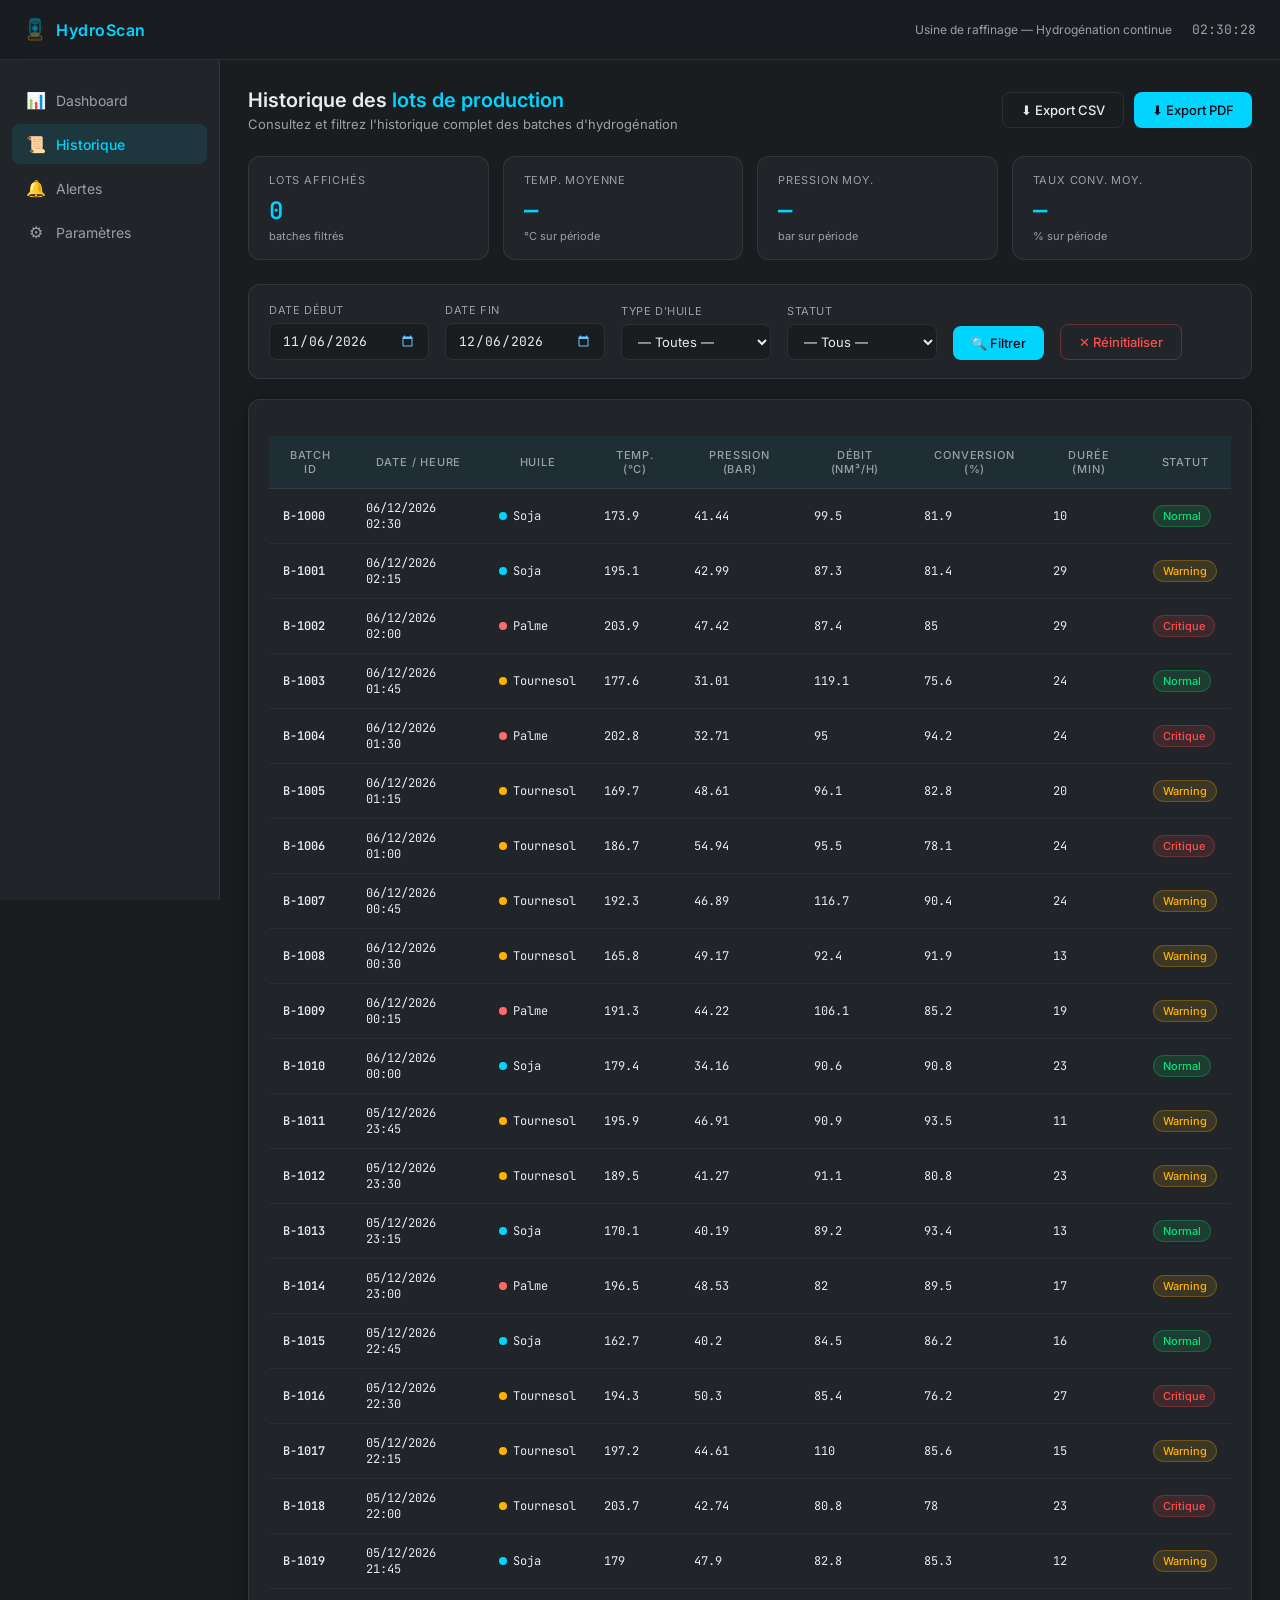
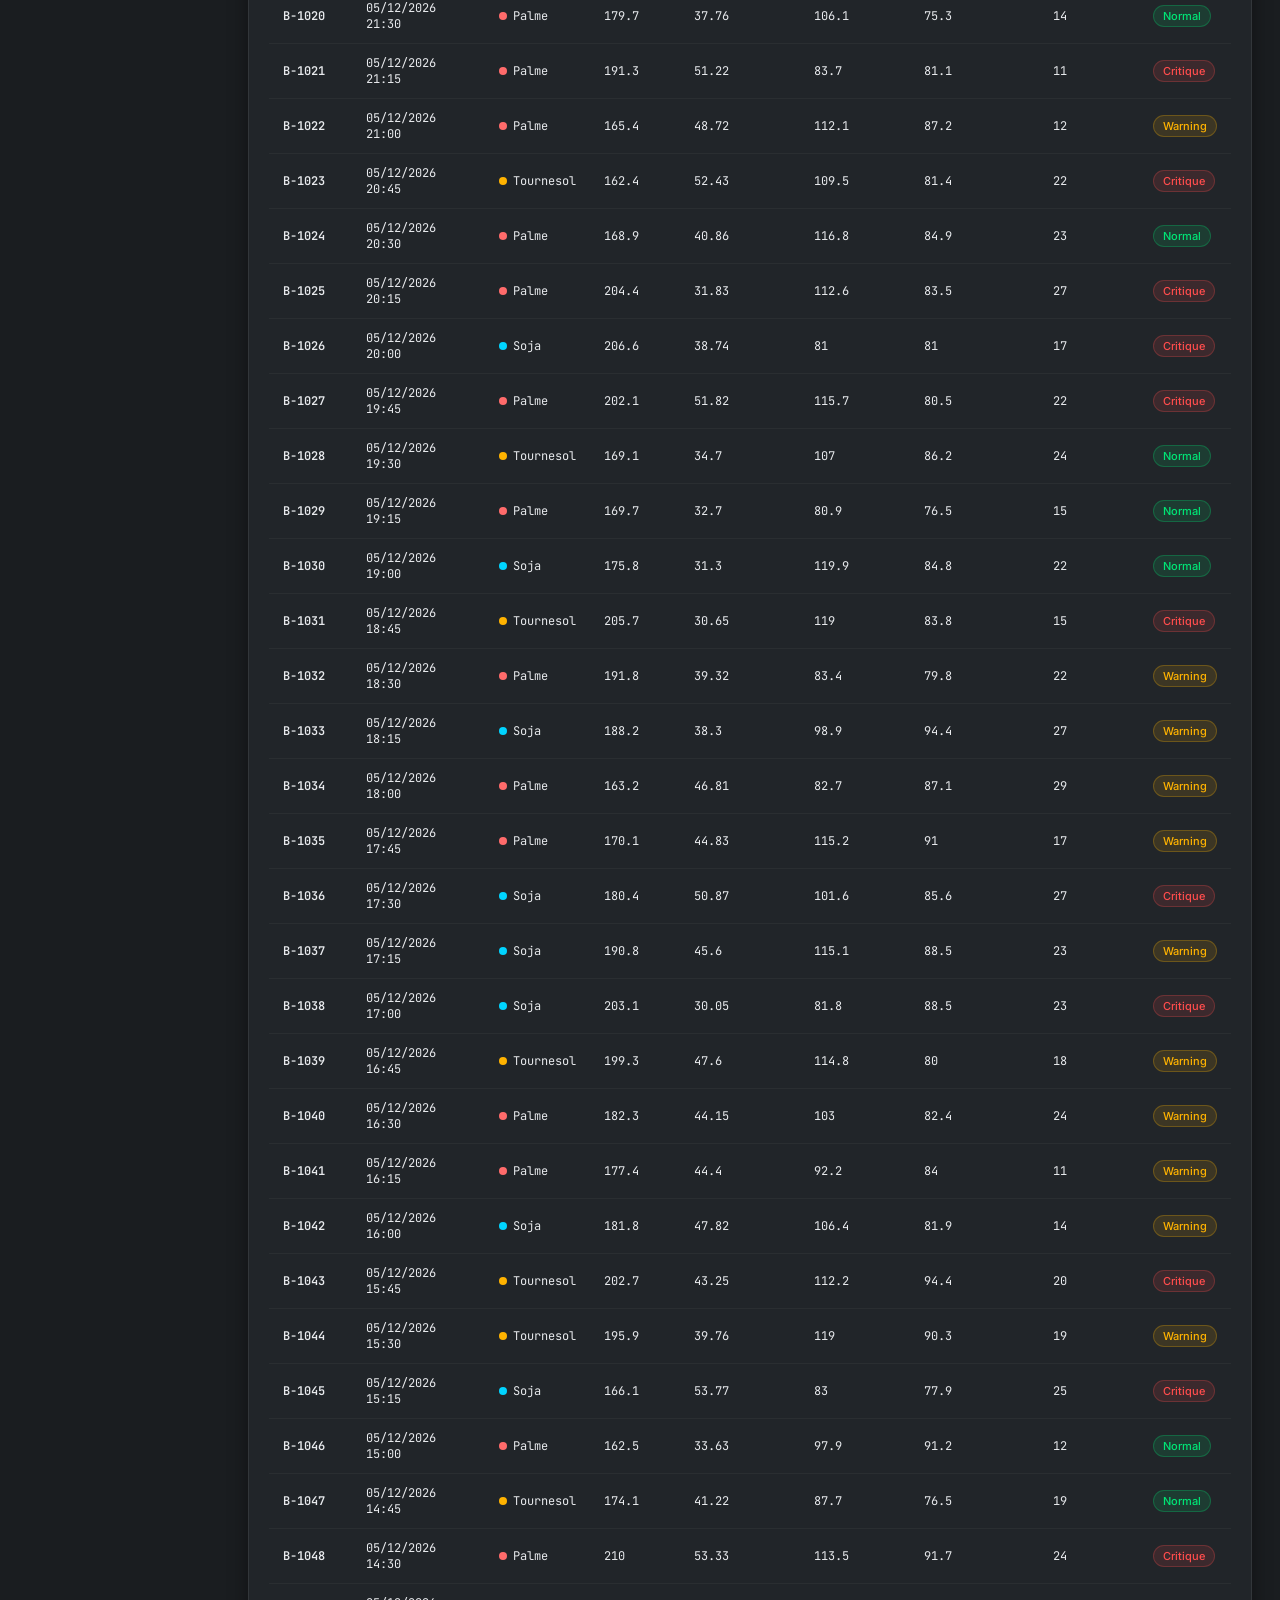
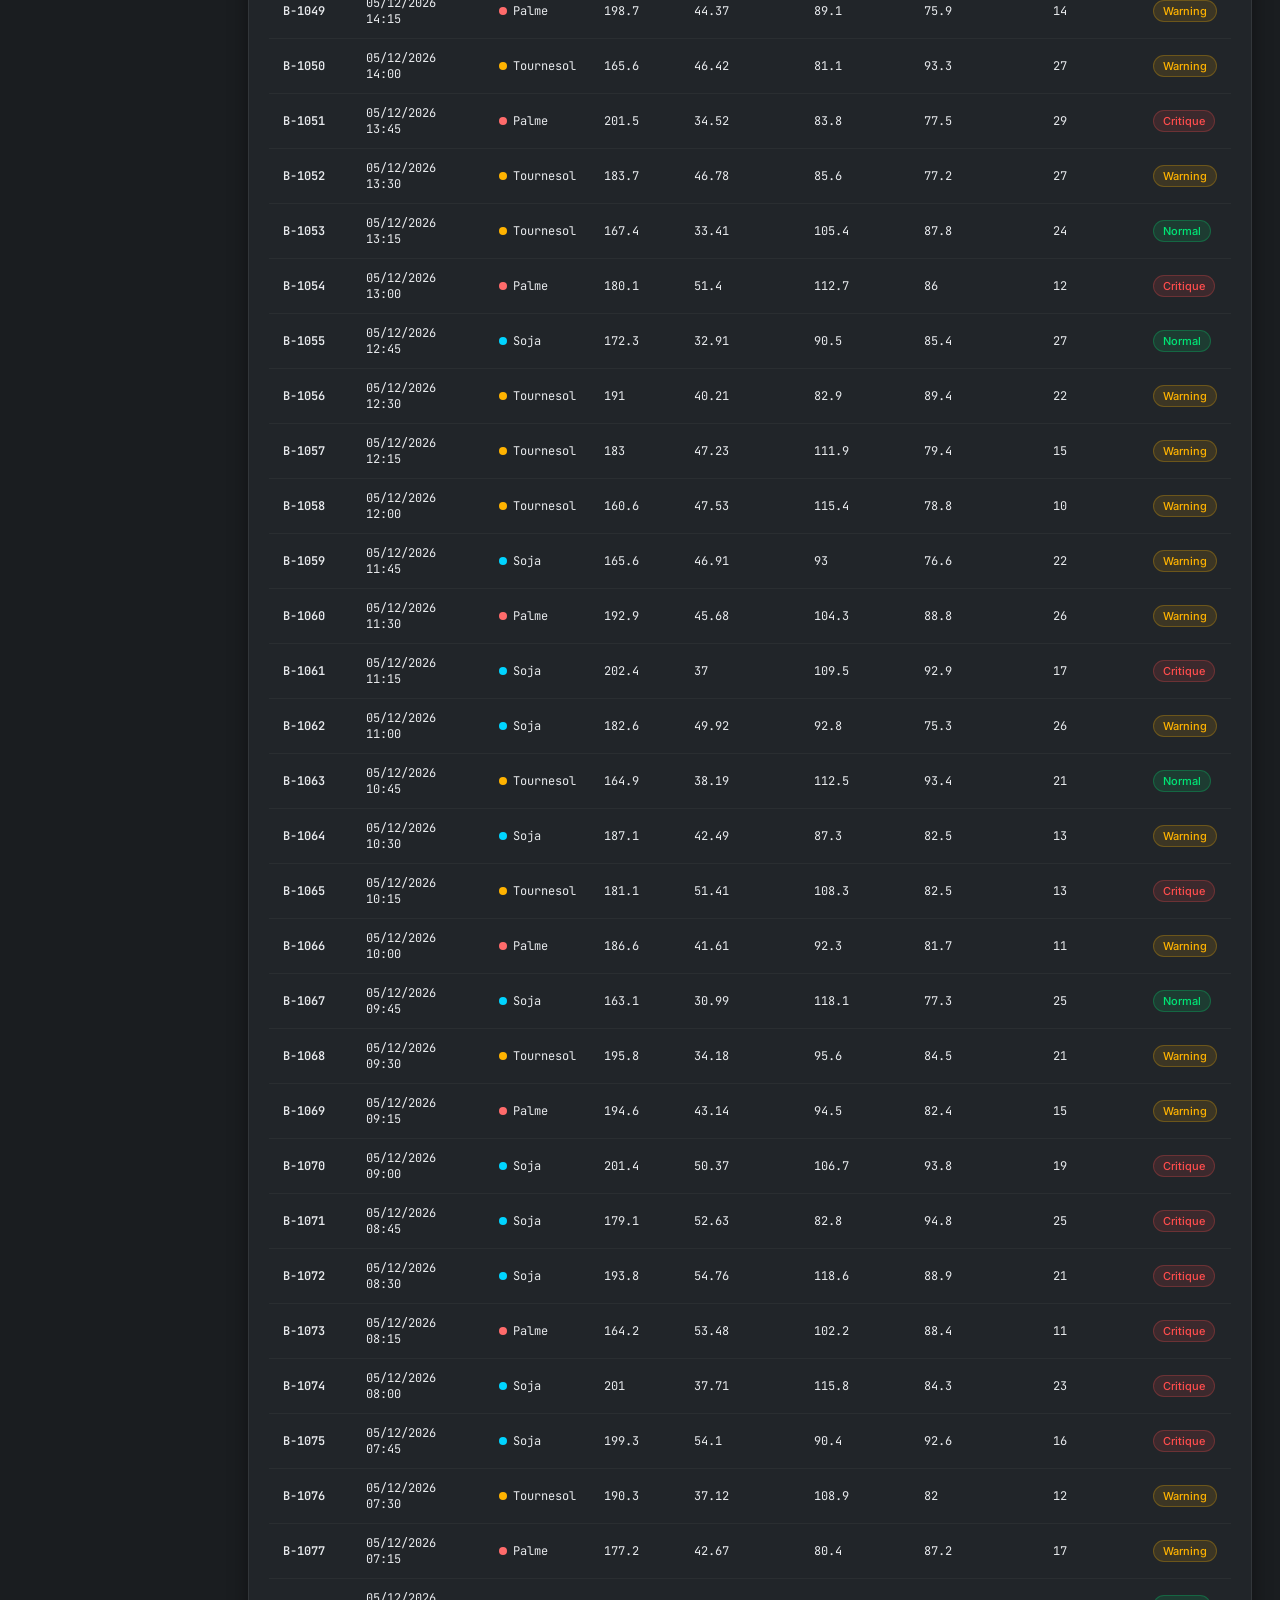
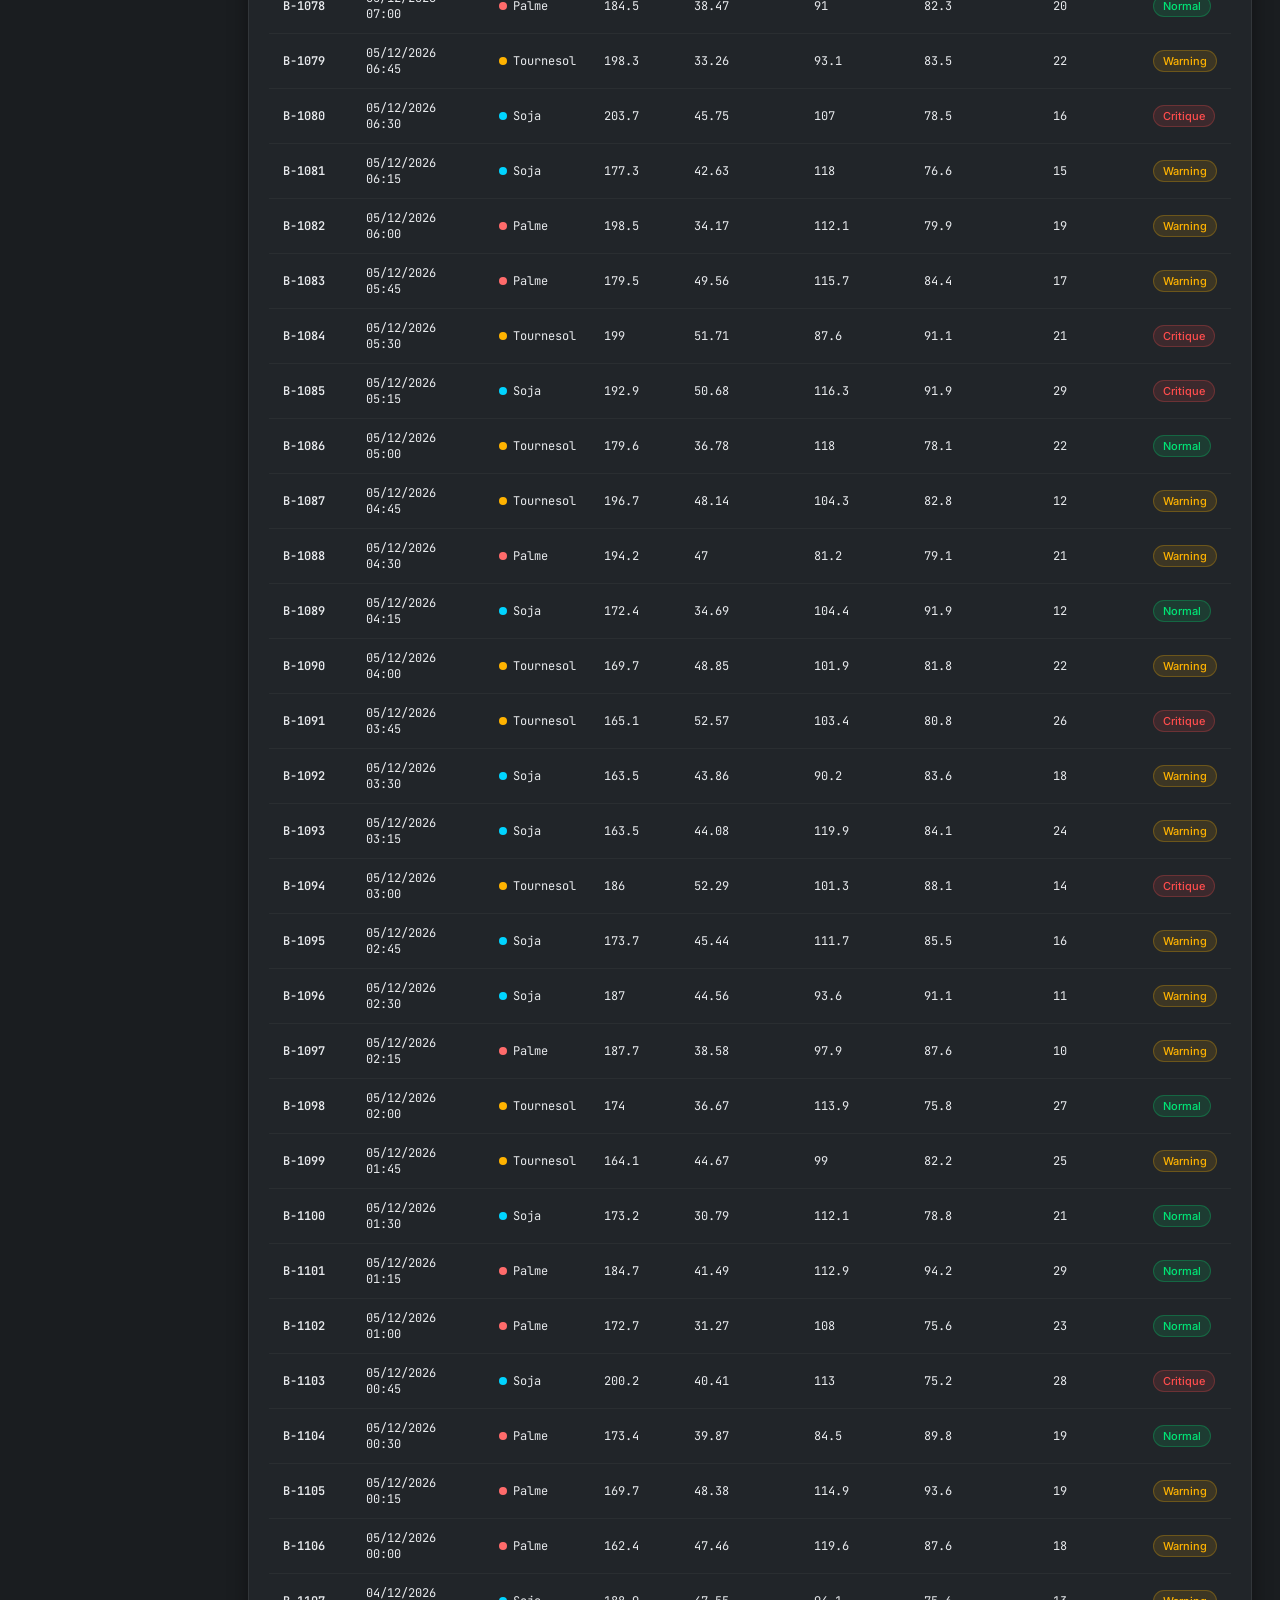
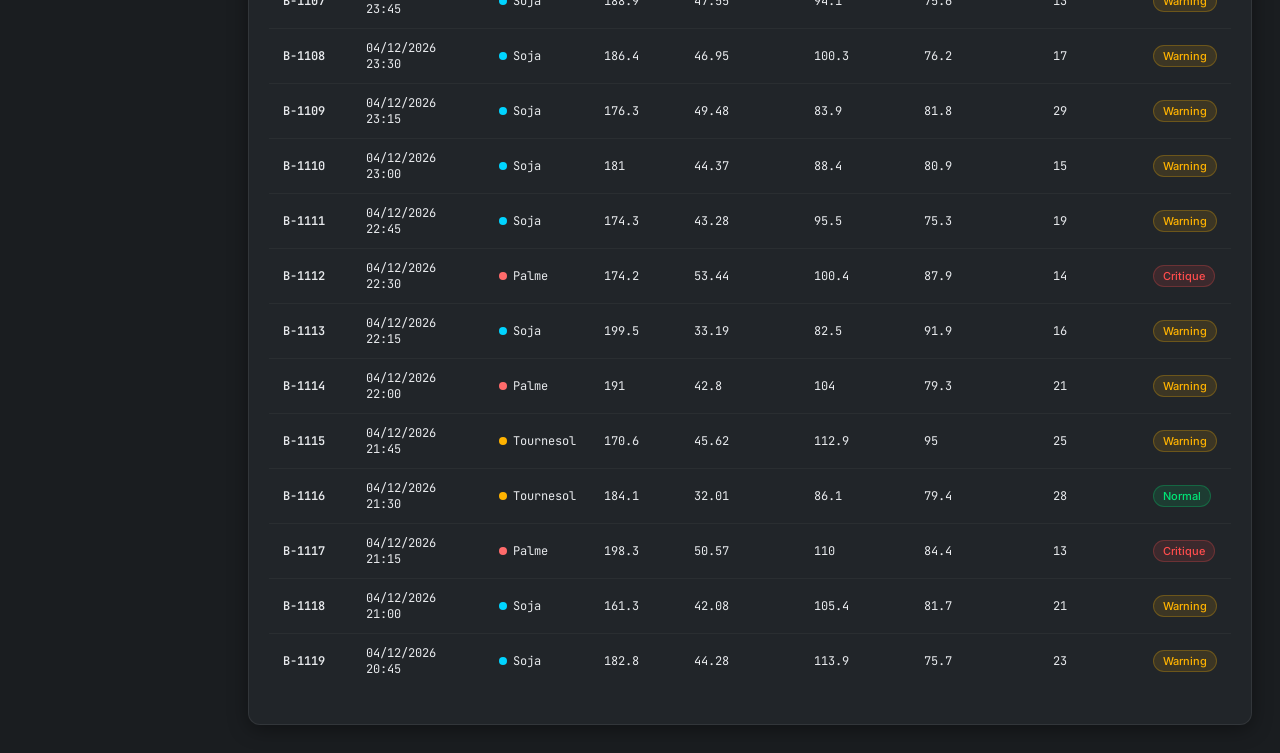
==== templates/historique.html @ 51a7b149 "Ajout de toutes les interfaces frontend : login, historique, alertes et settings" ====
<!DOCTYPE html>
<html lang="fr">
<head>
  <meta charset="UTF-8">
  <meta name="viewport" content="width=device-width, initial-scale=1.0">
  <title>Historique — HydroScan</title>

  <!-- Google Fonts -->
  <link rel="preconnect" href="https://fonts.googleapis.com">
  <link href="https://fonts.googleapis.com/css2?family=Inter:wght@400;500;600&family=JetBrains+Mono:wght@400;600&display=swap" rel="stylesheet">

  <!-- DataTables CSS -->
  <link rel="stylesheet" href="https://cdn.datatables.net/1.13.6/css/jquery.dataTables.min.css">

  <style>
    /* ─── Variables globales (même que style.css) ─── */
    :root {
      --bg-primary:    #1a1d20;
      --bg-card:       #212529;
      --accent-cyan:   #00d4ff;
      --accent-amber:  #ffb300;
      --accent-danger: #ff4d4d;
      --accent-green:  #00e676;
      --text-primary:  #e8eaed;
      --text-muted:    #9aa0a6;
      --border:        rgba(255,255,255,0.08);
      --shadow:        0 4px 20px rgba(0,0,0,0.4);
      --radius:        12px;
      --transition:    0.3s ease;
    }

    *, *::before, *::after { box-sizing: border-box; margin: 0; padding: 0; }

    body {
      font-family: 'Inter', sans-serif;
      background: var(--bg-primary);
      color: var(--text-primary);
      font-size: 14px;
    }

    /* ─── Navbar ─── */
    .navbar {
      position: fixed; top: 0; left: 0; right: 0; z-index: 1000;
      background: rgba(26,29,32,0.94);
      backdrop-filter: blur(12px);
      border-bottom: 1px solid var(--border);
      display: flex; align-items: center;
      padding: 0 24px; height: 60px;
      justify-content: space-between;
    }
    .nav-brand { font-size: 16px; font-weight: 600; color: var(--accent-cyan); letter-spacing: 0.5px; }
    .nav-clock { font-family: 'JetBrains Mono', monospace; font-size: 13px; color: var(--text-muted); }

    /* ─── Sidebar ─── */
    .sidebar {
      position: fixed; left: 0; top: 60px; bottom: 0;
      width: 220px;
      background: var(--bg-card);
      border-right: 1px solid var(--border);
      padding: 20px 12px;
      display: flex; flex-direction: column; gap: 4px;
    }
    .nav-item {
      display: flex; align-items: center; gap: 10px;
      padding: 10px 14px; border-radius: 8px;
      color: var(--text-muted); text-decoration: none;
      transition: all var(--transition); font-size: 14px;
    }
    .nav-item:hover { background: rgba(0,212,255,0.08); color: var(--accent-cyan); }
    .nav-item.active { background: rgba(0,212,255,0.10); color: var(--accent-cyan); font-weight: 500; }
    .nav-item .icon { font-size: 16px; width: 20px; text-align: center; }

    /* ─── Main ─── */
    .main-content {
      margin-left: 220px;
      margin-top: 60px;
      padding: 28px;
      min-height: calc(100vh - 60px);
    }

    /* ─── Page header ─── */
    .page-header {
      display: flex; align-items: center; justify-content: space-between;
      margin-bottom: 24px;
    }
    .page-title { font-size: 20px; font-weight: 600; }
    .page-title span { color: var(--accent-cyan); }

    /* ─── Stats rapides ─── */
    .stats-row {
      display: grid; grid-template-columns: repeat(4, 1fr);
      gap: 14px; margin-bottom: 24px;
    }
    .stat-card {
      background: var(--bg-card);
      border: 1px solid var(--border);
      border-radius: var(--radius);
      padding: 16px 20px;
    }
    .stat-label { font-size: 11px; text-transform: uppercase; letter-spacing: 0.8px; color: var(--text-muted); margin-bottom: 8px; }
    .stat-value { font-family: 'JetBrains Mono', monospace; font-size: 1.5rem; font-weight: 600; color: var(--accent-cyan); }
    .stat-sub   { font-size: 11px; color: var(--text-muted); margin-top: 3px; }

    /* ─── Filtres ─── */
    .filter-bar {
      background: var(--bg-card);
      border: 1px solid var(--border);
      border-radius: var(--radius);
      padding: 18px 20px;
      margin-bottom: 20px;
      display: flex; align-items: flex-end; gap: 16px; flex-wrap: wrap;
    }
    .filter-group { display: flex; flex-direction: column; gap: 6px; }
    .filter-label { font-size: 11px; text-transform: uppercase; letter-spacing: 0.6px; color: var(--text-muted); }
    .filter-input {
      background: var(--bg-primary);
      border: 1px solid var(--border);
      color: var(--text-primary);
      border-radius: 8px;
      padding: 8px 12px;
      font-family: 'JetBrains Mono', monospace;
      font-size: 13px;
      outline: none;
      transition: border-color var(--transition);
      min-width: 160px;
    }
    .filter-input:focus { border-color: var(--accent-cyan); }

    /* Colorize date inputs (webkit) */
    input[type="date"]::-webkit-calendar-picker-indicator {
      filter: invert(0.6) sepia(1) saturate(3) hue-rotate(170deg);
      cursor: pointer;
    }

    .select-input {
      background: var(--bg-primary);
      border: 1px solid var(--border);
      color: var(--text-primary);
      border-radius: 8px;
      padding: 8px 12px;
      font-family: 'Inter', sans-serif;
      font-size: 13px;
      outline: none;
      cursor: pointer;
      min-width: 150px;
      transition: border-color var(--transition);
    }
    .select-input:focus { border-color: var(--accent-cyan); }

    .btn {
      display: inline-flex; align-items: center; gap: 8px;
      padding: 9px 18px; border-radius: 8px; border: none;
      font-family: 'Inter', sans-serif; font-size: 13px; font-weight: 500;
      cursor: pointer; transition: all var(--transition); white-space: nowrap;
    }
    .btn-primary { background: var(--accent-cyan); color: #0a0c0f; }
    .btn-primary:hover { background: #33ddff; box-shadow: 0 0 16px rgba(0,212,255,0.25); }
    .btn-outline { background: transparent; color: var(--text-primary); border: 1px solid var(--border); }
    .btn-outline:hover { border-color: var(--accent-cyan); color: var(--accent-cyan); }
    .btn-danger-outline { background: transparent; color: var(--accent-danger); border: 1px solid rgba(255,77,77,0.3); }
    .btn-danger-outline:hover { background: rgba(255,77,77,0.08); }

    /* ─── Table wrapper ─── */
    .table-card {
      background: var(--bg-card);
      border: 1px solid var(--border);
      border-radius: var(--radius);
      padding: 20px;
      box-shadow: var(--shadow);
    }

    /* ─── DataTables override ─── */
    .dataTables_wrapper {
      color: var(--text-primary);
      font-family: 'Inter', sans-serif;
    }

    /* Search & Length */
    .dataTables_filter input,
    .dataTables_length select {
      background: var(--bg-primary) !important;
      border: 1px solid var(--border) !important;
      color: var(--text-primary) !important;
      border-radius: 8px !important;
      padding: 6px 10px !important;
      font-family: 'JetBrains Mono', monospace !important;
      font-size: 12px !important;
      outline: none !important;
    }
    .dataTables_filter input:focus,
    .dataTables_length select:focus { border-color: var(--accent-cyan) !important; }
    .dataTables_filter label,
    .dataTables_length label { color: var(--text-muted); font-size: 12px; }

    /* Table itself */
    table.dataTable {
      border-collapse: collapse !important;
      width: 100% !important;
      margin: 16px 0 !important;
    }
    table.dataTable thead th {
      background: rgba(0,212,255,0.05) !important;
      color: var(--text-muted) !important;
      font-size: 11px !important;
      text-transform: uppercase !important;
      letter-spacing: 0.8px !important;
      padding: 12px 14px !important;
      border-bottom: 1px solid var(--border) !important;
      border-top: none !important;
      font-weight: 500 !important;
    }
    table.dataTable thead th.sorting::after,
    table.dataTable thead th.sorting_asc::after,
    table.dataTable thead th.sorting_desc::after {
      color: var(--accent-cyan) !important;
    }
    table.dataTable tbody td {
      padding: 11px 14px !important;
      border-bottom: 1px solid rgba(255,255,255,0.04) !important;
      font-family: 'JetBrains Mono', monospace !important;
      font-size: 12px !important;
      color: var(--text-primary) !important;
      vertical-align: middle !important;
    }
    table.dataTable tbody tr:hover td {
      background: rgba(0,212,255,0.04) !important;
    }
    table.dataTable tbody tr:last-child td { border-bottom: none !important; }

    /* Pagination */
    .dataTables_paginate .paginate_button {
      background: transparent !important;
      border: 1px solid var(--border) !important;
      color: var(--text-muted) !important;
      border-radius: 6px !important;
      margin: 0 2px !important;
      padding: 5px 10px !important;
      font-size: 12px !important;
      cursor: pointer !important;
      transition: all 0.2s !important;
    }
    .dataTables_paginate .paginate_button:hover {
      background: rgba(0,212,255,0.1) !important;
      border-color: var(--accent-cyan) !important;
      color: var(--accent-cyan) !important;
    }
    .dataTables_paginate .paginate_button.current {
      background: var(--accent-cyan) !important;
      border-color: var(--accent-cyan) !important;
      color: #0a0c0f !important;
      font-weight: 600 !important;
    }
    .dataTables_info { color: var(--text-muted) !important; font-size: 12px !important; }

    /* ─── Badges dans la table ─── */
    .badge {
      display: inline-block;
      padding: 3px 9px; border-radius: 20px;
      font-size: 11px; font-family: 'Inter', sans-serif; font-weight: 500;
    }
    .badge-normal  { background: rgba(0,230,118,0.12); color: var(--accent-green); border: 1px solid rgba(0,230,118,0.25); }
    .badge-warning { background: rgba(255,179,0,0.12); color: var(--accent-amber);  border: 1px solid rgba(255,179,0,0.25); }
    .badge-danger  { background: rgba(255,77,77,0.12);  color: var(--accent-danger); border: 1px solid rgba(255,77,77,0.25); }

    /* ─── Huile dot ─── */
    .oil-dot {
      display: inline-flex; align-items: center; gap: 6px;
    }
    .oil-dot::before {
      content: ''; width: 8px; height: 8px; border-radius: 50%; flex-shrink: 0;
    }
    .oil-soja::before     { background: #00d4ff; }
    .oil-tournesol::before { background: #ffb300; }
    .oil-palme::before    { background: #ff6b6b; }

    /* ─── Barre de chargement ─── */
    #loading-bar {
      display: none;
      height: 2px; background: linear-gradient(90deg, transparent, var(--accent-cyan), transparent);
      border-radius: 2px; margin-bottom: 12px;
      animation: slide 1.2s ease infinite;
    }
    @keyframes slide {
      from { background-position: -200px 0; }
      to   { background-position: 200px 0; }
    }

    /* ─── Export buttons ─── */
    .export-group { display: flex; gap: 10px; margin-left: auto; }

    /* ─── No results ─── */
    .no-data {
      text-align: center; padding: 40px; color: var(--text-muted); font-size: 13px;
    }
    .no-data .icon { font-size: 32px; display: block; margin-bottom: 10px; opacity: 0.4; }

    /* ─── Animations ─── */
    @keyframes fadeIn {
      from { opacity: 0; transform: translateY(8px); }
      to   { opacity: 1; transform: translateY(0); }
    }
    .fade-in { animation: fadeIn 0.4s ease forwards; }

    /* ─── Responsive ─── */
    @media (max-width: 1100px) {
      .stats-row { grid-template-columns: repeat(2, 1fr); }
    }
  </style>
</head>
<body>

  <!-- ═══════════════ NAVBAR ═══════════════ -->
  <nav class="navbar">
    <div class="nav-brand" style="display:flex; align-items:center; gap:10px;">
      <svg width="22" height="25" viewBox="0 0 52 58" fill="none">
        <rect x="14" y="4"  width="24" height="36" rx="5" fill="rgba(0,212,255,0.06)" stroke="#00d4ff" stroke-width="1.3"/>
        <rect x="18" y="7"  width="16" height="7"  rx="2.5" fill="rgba(0,212,255,0.15)" stroke="#00d4ff" stroke-width="0.9"/>
        <line x1="26" y1="14" x2="26" y2="21" stroke="#00d4ff" stroke-width="1.1" opacity=".55"/>
        <circle cx="26" cy="26" r="5.5" fill="rgba(0,212,255,0.18)" stroke="#00d4ff" stroke-width="1.2"/>
        <circle cx="26" cy="26" r="2" fill="#00d4ff"/>
        <line x1="26" y1="31.5" x2="26" y2="37" stroke="#00d4ff" stroke-width="1.1" opacity=".55"/>
        <rect x="18" y="37" width="16" height="7" rx="2.5" fill="rgba(255,179,0,0.14)" stroke="#ffb300" stroke-width="0.9"/>
        <line x1="14" y1="26" x2="6"  y2="26" stroke="#00d4ff" stroke-width="1" stroke-dasharray="2 2" opacity=".5"/>
        <line x1="38" y1="26" x2="46" y2="26" stroke="#00d4ff" stroke-width="1" stroke-dasharray="2 2" opacity=".5"/>
        <rect x="10" y="44" width="32" height="10" rx="3" fill="rgba(255,179,0,0.08)" stroke="#ffb300" stroke-width=".9"/>
      </svg>
      HydroScan
    </div>
    <div style="display:flex; align-items:center; gap:20px;">
      <span style="font-size:12px; color:var(--text-muted);">
        Usine de raffinage — Hydrogénation continue
      </span>
      <span class="nav-clock" id="clock">--:--:--</span>
    </div>
  </nav>

  <!-- ═══════════════ SIDEBAR ═══════════════ -->
  <nav class="sidebar">
    <a href="/dashboard"  class="nav-item"><span class="icon">📊</span> Dashboard</a>
    <a href="/historique" class="nav-item active"><span class="icon">📜</span> Historique</a>
    <a href="/alertes"    class="nav-item"><span class="icon">🔔</span> Alertes</a>
    <a href="/settings"   class="nav-item"><span class="icon">⚙</span> Paramètres</a>
  </nav>

  <!-- ═══════════════ MAIN CONTENT ═══════════════ -->
  <main class="main-content fade-in">

    <!-- En-tête page -->
    <div class="page-header">
      <div>
        <h1 class="page-title">Historique des <span>lots de production</span></h1>
        <p style="color:var(--text-muted); font-size:13px; margin-top:4px;">
          Consultez et filtrez l'historique complet des batches d'hydrogénation
        </p>
      </div>
      <div class="export-group">
        <button class="btn btn-outline" onclick="exportCSV()">⬇ Export CSV</button>
        <button class="btn btn-primary" onclick="exportPDF()">⬇ Export PDF</button>
      </div>
    </div>

    <!-- Stats rapides (recalculées après filtrage) -->
    <div class="stats-row">
      <div class="stat-card">
        <div class="stat-label">Lots affichés</div>
        <div class="stat-value" id="stat-count">0</div>
        <div class="stat-sub">batches filtrés</div>
      </div>
      <div class="stat-card">
        <div class="stat-label">Temp. moyenne</div>
        <div class="stat-value" id="stat-temp">—</div>
        <div class="stat-sub">°C sur période</div>
      </div>
      <div class="stat-card">
        <div class="stat-label">Pression moy.</div>
        <div class="stat-value" id="stat-pression">—</div>
        <div class="stat-sub">bar sur période</div>
      </div>
      <div class="stat-card">
        <div class="stat-label">Taux conv. moy.</div>
        <div class="stat-value" id="stat-conversion">—</div>
        <div class="stat-sub">% sur période</div>
      </div>
    </div>

    <!-- ─── Barre de filtres ─── -->
    <div class="filter-bar">

      <div class="filter-group">
        <span class="filter-label">Date début</span>
        <input type="date" id="filter-date-start" class="filter-input">
      </div>

      <div class="filter-group">
        <span class="filter-label">Date fin</span>
        <input type="date" id="filter-date-end" class="filter-input">
      </div>

      <div class="filter-group">
        <span class="filter-label">Type d'huile</span>
        <select id="filter-huile" class="select-input">
          <option value="">— Toutes —</option>
          <option value="Soja">Soja</option>
          <option value="Tournesol">Tournesol</option>
          <option value="Palme">Palme</option>
        </select>
      </div>

      <div class="filter-group">
        <span class="filter-label">Statut</span>
        <select id="filter-statut" class="select-input">
          <option value="">— Tous —</option>
          <option value="Normal">Normal</option>
          <option value="Warning">Warning</option>
          <option value="Critique">Critique</option>
        </select>
      </div>

      <button class="btn btn-primary" onclick="applyFilters()">🔍 Filtrer</button>
      <button class="btn btn-danger-outline" onclick="resetFilters()">✕ Réinitialiser</button>
    </div>

    <!-- ─── Tableau ─── -->
    <div class="table-card">
      <div id="loading-bar"></div>

      <table id="history-table" class="dataTable" style="width:100%">
        <thead>
          <tr>
            <th>Batch ID</th>
            <th>Date / Heure</th>
            <th>Huile</th>
            <th>Temp. (°C)</th>
            <th>Pression (bar)</th>
            <th>Débit (Nm³/h)</th>
            <th>Conversion (%)</th>
            <th>Durée (min)</th>
            <th>Statut</th>
          </tr>
        </thead>
        <tbody id="table-body">
          <!-- Rempli dynamiquement -->
        </tbody>
      </table>
    </div>

  </main>

  <!-- jQuery + DataTables -->
  <script src="https://code.jquery.com/jquery-3.7.1.min.js"></script>
  <script src="https://cdn.datatables.net/1.13.6/js/jquery.dataTables.min.js"></script>

  <script>
    // ═══════════════════════════════════════════════
    //  DONNÉES SIMULÉES
    //  Remplace cette fonction par un vrai fetch()
    //  quand le backend de Personne 1 est prêt :
    //
    //  async function fetchHistory(params) {
    //    const url = '/api/history?' + new URLSearchParams(params);
    //    const res = await fetch(url);
    //    return res.ok ? res.json() : [];
    //  }
    // ═══════════════════════════════════════════════

    const HUILES = ['Soja', 'Tournesol', 'Palme'];
    const STATUTS = ['Normal', 'Normal', 'Normal', 'Warning', 'Critique'];

    function generateFakeData(n = 120) {
      const data = [];
      const now = new Date();
      for (let i = 0; i < n; i++) {
        const d = new Date(now - i * 15 * 60 * 1000); // un batch toutes les 15 min
        const huile = HUILES[Math.floor(Math.random() * HUILES.length)];
        const temp = +(160 + Math.random() * 50).toFixed(1);
        const pression = +(30 + Math.random() * 25).toFixed(2);
        const debit = +(80 + Math.random() * 40).toFixed(1);
        const conversion = +(75 + Math.random() * 20).toFixed(1);

        // Statut basé sur des règles réelles
        let statut = 'Normal';
        if (temp > 200 || pression > 50) statut = 'Critique';
        else if (temp > 185 || pression > 42) statut = 'Warning';

        data.push({
          batch_id: `B-${String(1000 + i).padStart(4, '0')}`,
          datetime: d.toISOString(),
          huile,
          temperature: temp,
          pression,
          debit,
          conversion,
          duree: Math.floor(10 + Math.random() * 20),
          statut
        });
      }
      return data;
    }

    // ─── État global ───
    let allData = generateFakeData(120);
    let dtInstance = null;

    // ─── Badges ───
    function statutBadge(s) {
      const cls = s === 'Normal' ? 'badge-normal' : s === 'Warning' ? 'badge-warning' : 'badge-danger';
      return `<span class="badge ${cls}">${s}</span>`;
    }
    function huileDot(h) {
      const cls = h === 'Soja' ? 'oil-soja' : h === 'Tournesol' ? 'oil-tournesol' : 'oil-palme';
      return `<span class="oil-dot ${cls}">${h}</span>`;
    }
    function formatDate(iso) {
      const d = new Date(iso);
      return d.toLocaleDateString('fr-FR') + ' ' + d.toLocaleTimeString('fr-FR', { hour: '2-digit', minute: '2-digit' });
    }

    // ─── Mettre à jour les stats en haut ───
    function updateStats(rows) {
      if (!rows.length) {
        document.getElementById('stat-count').textContent = '0';
        document.getElementById('stat-temp').textContent = '—';
        document.getElementById('stat-pression').textContent = '—';
        document.getElementById('stat-conversion').textContent = '—';
        return;
      }
      const avg = key => (rows.reduce((s, r) => s + r[key], 0) / rows.length).toFixed(1);
      document.getElementById('stat-count').textContent = rows.length;
      document.getElementById('stat-temp').textContent = avg('temperature');
      document.getElementById('stat-pression').textContent = avg('pression');
      document.getElementById('stat-conversion').textContent = avg('conversion');
    }

    // ─── Remplir le tableau ───
    function renderTable(rows) {
      const tbody = document.getElementById('table-body');
      tbody.innerHTML = '';

      if (!rows.length) {
        tbody.innerHTML = `<tr><td colspan="9"><div class="no-data"><span class="icon">📭</span>Aucun lot trouvé pour ces critères.</div></td></tr>`;
        return;
      }

      rows.forEach(r => {
        const tr = document.createElement('tr');
        tr.innerHTML = `
          <td style="color:var(--accent-cyan); font-weight:600;">${r.batch_id}</td>
          <td style="color:var(--text-muted);">${formatDate(r.datetime)}</td>
          <td>${huileDot(r.huile)}</td>
          <td>${r.temperature}</td>
          <td>${r.pression}</td>
          <td>${r.debit}</td>
          <td>${r.conversion}</td>
          <td>${r.duree}</td>
          <td>${statutBadge(r.statut)}</td>
        `;
        tbody.appendChild(tr);
      });
    }

    // ─── Initialiser DataTables ───
    function initDT() {
      if (dtInstance) { dtInstance.destroy(); }
      dtInstance = $('#history-table').DataTable({
        pageLength: 20,
        lengthMenu: [10, 20, 50, 100],
        order: [[1, 'desc']],
        language: {
          search:          'Recherche rapide :',
          lengthMenu:      'Afficher _MENU_ lignes',
          info:            'Lignes _START_ à _END_ sur _TOTAL_',
          infoEmpty:       'Aucune donnée',
          infoFiltered:    '(filtrée sur _MAX_ total)',
          paginate: {
            first:    '«',
            last:     '»',
            next:     '›',
            previous: '‹'
          },
          emptyTable:  'Aucun enregistrement',
          zeroRecords: 'Aucun résultat'
        },
        columnDefs: [
          { targets: [3, 4, 5, 6, 7], className: 'dt-right' }
        ]
      });
    }

    // ─── Filtrage par date + huile + statut ───
    function applyFilters() {
      const bar = document.getElementById('loading-bar');
      bar.style.display = 'block';

      setTimeout(() => {
        const dateStart  = document.getElementById('filter-date-start').value;
        const dateEnd    = document.getElementById('filter-date-end').value;
        const huile      = document.getElementById('filter-huile').value;
        const statut     = document.getElementById('filter-statut').value;

        let filtered = allData.filter(r => {
          const rDate = r.datetime.slice(0, 10);
          if (dateStart && rDate < dateStart) return false;
          if (dateEnd   && rDate > dateEnd)   return false;
          if (huile  && r.huile  !== huile)   return false;
          if (statut && r.statut !== statut)  return false;
          return true;
        });

        renderTable(filtered);
        initDT();
        updateStats(filtered);
        bar.style.display = 'none';
      }, 200); // petit délai pour voir la barre de chargement
    }

    function resetFilters() {
      document.getElementById('filter-date-start').value = '';
      document.getElementById('filter-date-end').value   = '';
      document.getElementById('filter-huile').value      = '';
      document.getElementById('filter-statut').value     = '';
      renderTable(allData);
      initDT();
      updateStats(allData);
    }

    // ─── Export ───
    // Quand le backend est prêt, remplace par :
    // function exportCSV() { window.location.href = '/api/export/csv'; }
    // function exportPDF() { window.location.href = '/api/export/pdf'; }
    function exportCSV() {
      const visible = dtInstance
        ? allData.slice(0, dtInstance.page.len())
        : allData;
      const headers = ['Batch ID','Date','Huile','Temp','Pression','Debit','Conversion','Duree','Statut'];
      const rows = allData.map(r =>
        [r.batch_id, formatDate(r.datetime), r.huile, r.temperature, r.pression, r.debit, r.conversion, r.duree, r.statut].join(',')
      );
      const blob = new Blob([[headers.join(','), ...rows].join('\n')], { type: 'text/csv' });
      const a = document.createElement('a'); a.href = URL.createObjectURL(blob);
      a.download = 'historique_hydroscan.csv'; a.click();
    }
    function exportPDF() {
      // Appel vers le backend de Personne 1
      window.location.href = '/api/export/pdf';
    }

    // ─── Horloge ───
    setInterval(() => {
      document.getElementById('clock').textContent =
        new Date().toLocaleTimeString('fr-FR');
    }, 1000);

    // ─── Init au chargement ───
    window.addEventListener('DOMContentLoaded', () => {
      // Dates par défaut : 30 derniers jours
      const today = new Date().toISOString().slice(0, 10);
      const monthAgo = new Date(Date.now() - 30 * 864e5).toISOString().slice(0, 10);
      document.getElementById('filter-date-start').value = monthAgo;
      document.getElementById('filter-date-end').value   = today;

      renderTable(allData);
      initDT();
      updateStats(allData);
    });
  </script>
</body>
</html>
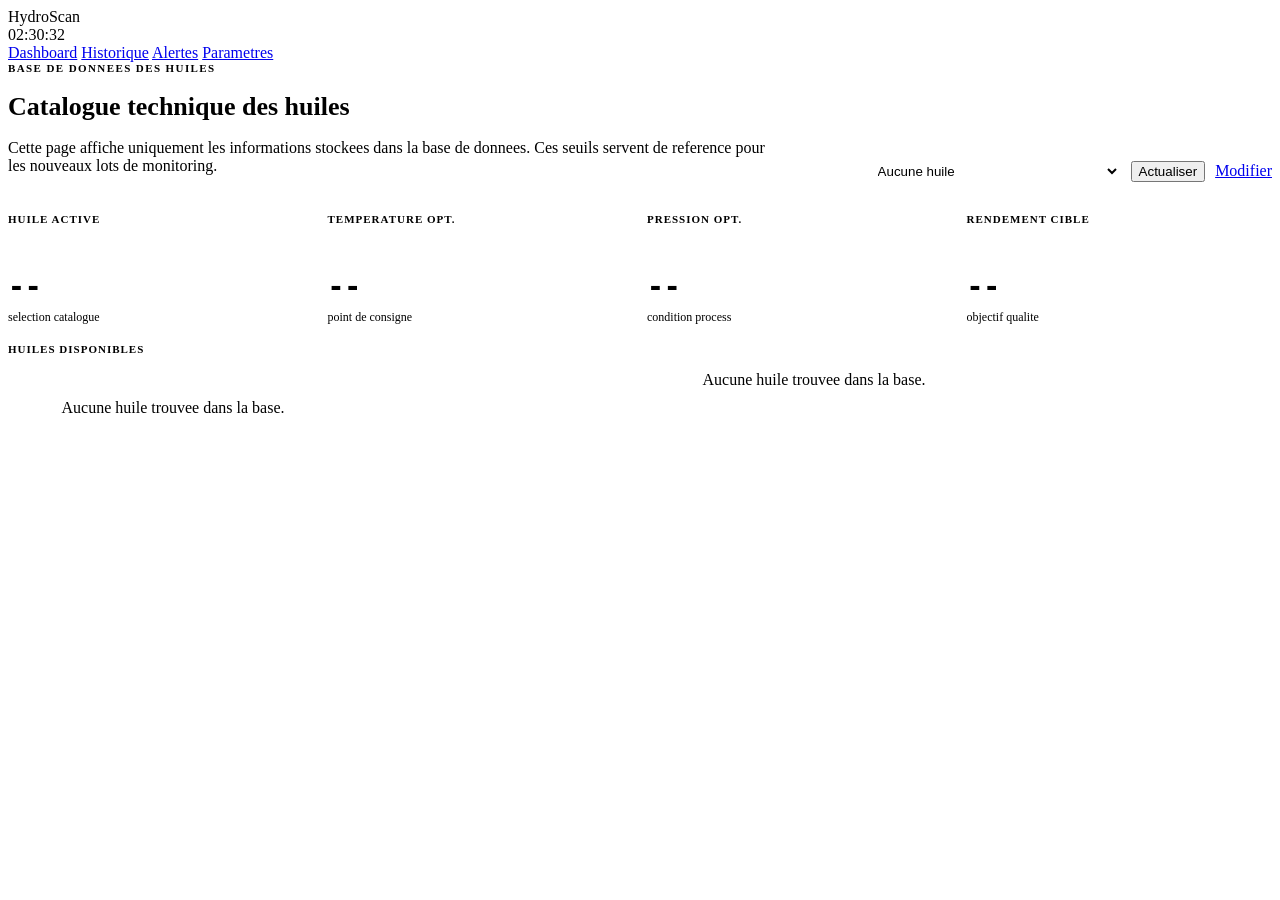
==== commit 041cd68a: "th url" ====
--- a/templates/historique.html
+++ b/templates/historique.html
@@ -3,665 +3,559 @@
 <head>
   <meta charset="UTF-8">
   <meta name="viewport" content="width=device-width, initial-scale=1.0">
-  <title>Historique — HydroScan</title>
-
-  <!-- Google Fonts -->
-  <link rel="preconnect" href="https://fonts.googleapis.com">
-  <link href="https://fonts.googleapis.com/css2?family=Inter:wght@400;500;600&family=JetBrains+Mono:wght@400;600&display=swap" rel="stylesheet">
-
-  <!-- DataTables CSS -->
-  <link rel="stylesheet" href="https://cdn.datatables.net/1.13.6/css/jquery.dataTables.min.css">
-
+  <title>Catalogue des huiles - HydroScan</title>
+  <link rel="stylesheet" href="{{ url_for('static', filename='css/style.css') }}">
   <style>
-    /* ─── Variables globales (même que style.css) ─── */
-    :root {
-      --bg-primary:    #1a1d20;
-      --bg-card:       #212529;
-      --accent-cyan:   #00d4ff;
-      --accent-amber:  #ffb300;
-      --accent-danger: #ff4d4d;
-      --accent-green:  #00e676;
-      --text-primary:  #e8eaed;
-      --text-muted:    #9aa0a6;
-      --border:        rgba(255,255,255,0.08);
-      --shadow:        0 4px 20px rgba(0,0,0,0.4);
-      --radius:        12px;
-      --transition:    0.3s ease;
-    }
-
-    *, *::before, *::after { box-sizing: border-box; margin: 0; padding: 0; }
-
-    body {
-      font-family: 'Inter', sans-serif;
-      background: var(--bg-primary);
+    .page-toolbar {
+      display: flex;
+      align-items: flex-end;
+      justify-content: space-between;
+      gap: 18px;
+      margin-bottom: 22px;
+    }
+
+    .eyebrow {
+      color: var(--accent-cyan);
+      font-size: 11px;
+      font-weight: 700;
+      letter-spacing: 1.4px;
+      text-transform: uppercase;
+      margin-bottom: 6px;
+    }
+
+    .page-title {
+      font-size: 26px;
+      line-height: 1.2;
+      margin-bottom: 8px;
+    }
+
+    .page-sub {
+      color: var(--text-muted);
+      max-width: 760px;
+    }
+
+    .toolbar-actions {
+      display: flex;
+      align-items: center;
+      gap: 10px;
+      flex-wrap: wrap;
+      justify-content: flex-end;
+    }
+
+    .oil-select {
+      min-width: 260px;
+      background: var(--bg-card);
+      border: 1px solid rgba(255,255,255,0.12);
+      border-radius: 8px;
       color: var(--text-primary);
-      font-size: 14px;
-    }
-
-    /* ─── Navbar ─── */
-    .navbar {
-      position: fixed; top: 0; left: 0; right: 0; z-index: 1000;
-      background: rgba(26,29,32,0.94);
-      backdrop-filter: blur(12px);
-      border-bottom: 1px solid var(--border);
-      display: flex; align-items: center;
-      padding: 0 24px; height: 60px;
+      padding: 10px 12px;
+      outline: none;
+    }
+
+    .summary-grid {
+      display: grid;
+      grid-template-columns: repeat(4, minmax(0, 1fr));
+      gap: 14px;
+      margin-bottom: 18px;
+    }
+
+    .summary-card {
+      min-height: 112px;
+      display: flex;
+      flex-direction: column;
       justify-content: space-between;
     }
-    .nav-brand { font-size: 16px; font-weight: 600; color: var(--accent-cyan); letter-spacing: 0.5px; }
-    .nav-clock { font-family: 'JetBrains Mono', monospace; font-size: 13px; color: var(--text-muted); }
-
-    /* ─── Sidebar ─── */
-    .sidebar {
-      position: fixed; left: 0; top: 60px; bottom: 0;
-      width: 220px;
-      background: var(--bg-card);
-      border-right: 1px solid var(--border);
-      padding: 20px 12px;
-      display: flex; flex-direction: column; gap: 4px;
-    }
-    .nav-item {
-      display: flex; align-items: center; gap: 10px;
-      padding: 10px 14px; border-radius: 8px;
-      color: var(--text-muted); text-decoration: none;
-      transition: all var(--transition); font-size: 14px;
-    }
-    .nav-item:hover { background: rgba(0,212,255,0.08); color: var(--accent-cyan); }
-    .nav-item.active { background: rgba(0,212,255,0.10); color: var(--accent-cyan); font-weight: 500; }
-    .nav-item .icon { font-size: 16px; width: 20px; text-align: center; }
-
-    /* ─── Main ─── */
-    .main-content {
-      margin-left: 220px;
-      margin-top: 60px;
-      padding: 28px;
-      min-height: calc(100vh - 60px);
-    }
-
-    /* ─── Page header ─── */
-    .page-header {
-      display: flex; align-items: center; justify-content: space-between;
-      margin-bottom: 24px;
-    }
-    .page-title { font-size: 20px; font-weight: 600; }
-    .page-title span { color: var(--accent-cyan); }
-
-    /* ─── Stats rapides ─── */
-    .stats-row {
-      display: grid; grid-template-columns: repeat(4, 1fr);
-      gap: 14px; margin-bottom: 24px;
-    }
-    .stat-card {
-      background: var(--bg-card);
-      border: 1px solid var(--border);
-      border-radius: var(--radius);
-      padding: 16px 20px;
-    }
-    .stat-label { font-size: 11px; text-transform: uppercase; letter-spacing: 0.8px; color: var(--text-muted); margin-bottom: 8px; }
-    .stat-value { font-family: 'JetBrains Mono', monospace; font-size: 1.5rem; font-weight: 600; color: var(--accent-cyan); }
-    .stat-sub   { font-size: 11px; color: var(--text-muted); margin-top: 3px; }
-
-    /* ─── Filtres ─── */
-    .filter-bar {
-      background: var(--bg-card);
-      border: 1px solid var(--border);
-      border-radius: var(--radius);
-      padding: 18px 20px;
-      margin-bottom: 20px;
-      display: flex; align-items: flex-end; gap: 16px; flex-wrap: wrap;
-    }
-    .filter-group { display: flex; flex-direction: column; gap: 6px; }
-    .filter-label { font-size: 11px; text-transform: uppercase; letter-spacing: 0.6px; color: var(--text-muted); }
-    .filter-input {
-      background: var(--bg-primary);
-      border: 1px solid var(--border);
+
+    .summary-label,
+    .section-label,
+    .metric-label {
+      color: var(--text-muted);
+      font-size: 11px;
+      font-weight: 700;
+      letter-spacing: 1px;
+      text-transform: uppercase;
+    }
+
+    .summary-value {
+      color: var(--accent-cyan);
+      font-family: 'JetBrains Mono', monospace;
+      font-size: 28px;
+      font-weight: 700;
+      line-height: 1.15;
+      margin-top: 10px;
+    }
+
+    .summary-note {
+      color: var(--text-muted);
+      font-size: 12px;
+      margin-top: 6px;
+    }
+
+    .catalog-layout {
+      display: grid;
+      grid-template-columns: 330px minmax(0, 1fr);
+      gap: 18px;
+      align-items: start;
+    }
+
+    .oil-list {
+      display: flex;
+      flex-direction: column;
+      gap: 10px;
+      margin-top: 16px;
+    }
+
+    .oil-item {
+      width: 100%;
+      text-align: left;
+      background: rgba(255,255,255,0.025);
+      border: 1px solid rgba(255,255,255,0.08);
+      border-radius: 8px;
       color: var(--text-primary);
-      border-radius: 8px;
-      padding: 8px 12px;
+      padding: 14px;
+      cursor: pointer;
+      transition: all var(--transition);
+    }
+
+    .oil-item:hover,
+    .oil-item.active {
+      border-color: rgba(0,212,255,0.45);
+      background: rgba(0,212,255,0.08);
+    }
+
+    .oil-item-title {
+      display: flex;
+      align-items: center;
+      justify-content: space-between;
+      gap: 10px;
+      font-weight: 700;
+      margin-bottom: 7px;
+    }
+
+    .oil-item-meta {
+      color: var(--text-muted);
+      display: flex;
+      gap: 12px;
       font-family: 'JetBrains Mono', monospace;
-      font-size: 13px;
-      outline: none;
-      transition: border-color var(--transition);
-      min-width: 160px;
-    }
-    .filter-input:focus { border-color: var(--accent-cyan); }
-
-    /* Colorize date inputs (webkit) */
-    input[type="date"]::-webkit-calendar-picker-indicator {
-      filter: invert(0.6) sepia(1) saturate(3) hue-rotate(170deg);
-      cursor: pointer;
-    }
-
-    .select-input {
-      background: var(--bg-primary);
-      border: 1px solid var(--border);
-      color: var(--text-primary);
-      border-radius: 8px;
-      padding: 8px 12px;
-      font-family: 'Inter', sans-serif;
-      font-size: 13px;
-      outline: none;
-      cursor: pointer;
-      min-width: 150px;
-      transition: border-color var(--transition);
-    }
-    .select-input:focus { border-color: var(--accent-cyan); }
-
-    .btn {
-      display: inline-flex; align-items: center; gap: 8px;
-      padding: 9px 18px; border-radius: 8px; border: none;
-      font-family: 'Inter', sans-serif; font-size: 13px; font-weight: 500;
-      cursor: pointer; transition: all var(--transition); white-space: nowrap;
-    }
-    .btn-primary { background: var(--accent-cyan); color: #0a0c0f; }
-    .btn-primary:hover { background: #33ddff; box-shadow: 0 0 16px rgba(0,212,255,0.25); }
-    .btn-outline { background: transparent; color: var(--text-primary); border: 1px solid var(--border); }
-    .btn-outline:hover { border-color: var(--accent-cyan); color: var(--accent-cyan); }
-    .btn-danger-outline { background: transparent; color: var(--accent-danger); border: 1px solid rgba(255,77,77,0.3); }
-    .btn-danger-outline:hover { background: rgba(255,77,77,0.08); }
-
-    /* ─── Table wrapper ─── */
-    .table-card {
-      background: var(--bg-card);
-      border: 1px solid var(--border);
-      border-radius: var(--radius);
-      padding: 20px;
-      box-shadow: var(--shadow);
-    }
-
-    /* ─── DataTables override ─── */
-    .dataTables_wrapper {
+      font-size: 12px;
+      flex-wrap: wrap;
+    }
+
+    .detail-head {
+      display: flex;
+      justify-content: space-between;
+      align-items: flex-start;
+      gap: 18px;
+      margin-bottom: 18px;
+    }
+
+    .detail-title {
+      font-size: 24px;
+      margin: 6px 0;
+    }
+
+    .detail-description {
+      color: var(--text-muted);
+      line-height: 1.75;
+      max-width: 760px;
+    }
+
+    .status-pill {
+      display: inline-flex;
+      align-items: center;
+      gap: 8px;
+      border: 1px solid rgba(0,230,118,0.28);
+      background: rgba(0,230,118,0.1);
+      color: var(--accent-green);
+      border-radius: 999px;
+      padding: 6px 11px;
+      font-size: 12px;
+      white-space: nowrap;
+    }
+
+    .status-pill::before {
+      content: '';
+      width: 7px;
+      height: 7px;
+      border-radius: 50%;
+      background: var(--accent-green);
+    }
+
+    .detail-grid {
+      display: grid;
+      grid-template-columns: repeat(2, minmax(0, 1fr));
+      gap: 14px;
+      margin-bottom: 18px;
+    }
+
+    .metric-card {
+      padding: 18px;
+    }
+
+    .metric-top {
+      display: flex;
+      align-items: center;
+      justify-content: space-between;
+      gap: 10px;
+      margin-bottom: 14px;
+    }
+
+    .metric-main {
+      color: var(--accent-cyan);
+      font-family: 'JetBrains Mono', monospace;
+      font-size: 24px;
+      font-weight: 700;
+    }
+
+    .range-track {
+      position: relative;
+      height: 10px;
+      border-radius: 999px;
+      background: linear-gradient(90deg, rgba(255,179,0,.35), rgba(0,230,118,.75), rgba(255,77,77,.45));
+      overflow: hidden;
+      margin-bottom: 12px;
+    }
+
+    .range-track::after {
+      content: '';
+      position: absolute;
+      left: 50%;
+      top: -4px;
+      width: 2px;
+      height: 18px;
+      background: #fff;
+      opacity: .65;
+    }
+
+    .range-values {
+      display: grid;
+      grid-template-columns: repeat(3, 1fr);
+      gap: 8px;
+      color: var(--text-muted);
+      font-family: 'JetBrains Mono', monospace;
+      font-size: 12px;
+    }
+
+    .range-values span:nth-child(2) {
+      color: var(--accent-green);
+      text-align: center;
+    }
+
+    .range-values span:nth-child(3) {
+      text-align: right;
+    }
+
+    .threshold-table-wrap {
+      overflow-x: auto;
+      margin-top: 16px;
+    }
+
+    .threshold-table td:first-child {
       color: var(--text-primary);
       font-family: 'Inter', sans-serif;
-    }
-
-    /* Search & Length */
-    .dataTables_filter input,
-    .dataTables_length select {
-      background: var(--bg-primary) !important;
-      border: 1px solid var(--border) !important;
-      color: var(--text-primary) !important;
-      border-radius: 8px !important;
-      padding: 6px 10px !important;
-      font-family: 'JetBrains Mono', monospace !important;
-      font-size: 12px !important;
-      outline: none !important;
-    }
-    .dataTables_filter input:focus,
-    .dataTables_length select:focus { border-color: var(--accent-cyan) !important; }
-    .dataTables_filter label,
-    .dataTables_length label { color: var(--text-muted); font-size: 12px; }
-
-    /* Table itself */
-    table.dataTable {
-      border-collapse: collapse !important;
-      width: 100% !important;
-      margin: 16px 0 !important;
-    }
-    table.dataTable thead th {
-      background: rgba(0,212,255,0.05) !important;
-      color: var(--text-muted) !important;
-      font-size: 11px !important;
-      text-transform: uppercase !important;
-      letter-spacing: 0.8px !important;
-      padding: 12px 14px !important;
-      border-bottom: 1px solid var(--border) !important;
-      border-top: none !important;
-      font-weight: 500 !important;
-    }
-    table.dataTable thead th.sorting::after,
-    table.dataTable thead th.sorting_asc::after,
-    table.dataTable thead th.sorting_desc::after {
-      color: var(--accent-cyan) !important;
-    }
-    table.dataTable tbody td {
-      padding: 11px 14px !important;
-      border-bottom: 1px solid rgba(255,255,255,0.04) !important;
-      font-family: 'JetBrains Mono', monospace !important;
-      font-size: 12px !important;
-      color: var(--text-primary) !important;
-      vertical-align: middle !important;
-    }
-    table.dataTable tbody tr:hover td {
-      background: rgba(0,212,255,0.04) !important;
-    }
-    table.dataTable tbody tr:last-child td { border-bottom: none !important; }
-
-    /* Pagination */
-    .dataTables_paginate .paginate_button {
-      background: transparent !important;
-      border: 1px solid var(--border) !important;
-      color: var(--text-muted) !important;
-      border-radius: 6px !important;
-      margin: 0 2px !important;
-      padding: 5px 10px !important;
-      font-size: 12px !important;
-      cursor: pointer !important;
-      transition: all 0.2s !important;
-    }
-    .dataTables_paginate .paginate_button:hover {
-      background: rgba(0,212,255,0.1) !important;
-      border-color: var(--accent-cyan) !important;
-      color: var(--accent-cyan) !important;
-    }
-    .dataTables_paginate .paginate_button.current {
-      background: var(--accent-cyan) !important;
-      border-color: var(--accent-cyan) !important;
-      color: #0a0c0f !important;
-      font-weight: 600 !important;
-    }
-    .dataTables_info { color: var(--text-muted) !important; font-size: 12px !important; }
-
-    /* ─── Badges dans la table ─── */
-    .badge {
-      display: inline-block;
-      padding: 3px 9px; border-radius: 20px;
-      font-size: 11px; font-family: 'Inter', sans-serif; font-weight: 500;
-    }
-    .badge-normal  { background: rgba(0,230,118,0.12); color: var(--accent-green); border: 1px solid rgba(0,230,118,0.25); }
-    .badge-warning { background: rgba(255,179,0,0.12); color: var(--accent-amber);  border: 1px solid rgba(255,179,0,0.25); }
-    .badge-danger  { background: rgba(255,77,77,0.12);  color: var(--accent-danger); border: 1px solid rgba(255,77,77,0.25); }
-
-    /* ─── Huile dot ─── */
-    .oil-dot {
-      display: inline-flex; align-items: center; gap: 6px;
-    }
-    .oil-dot::before {
-      content: ''; width: 8px; height: 8px; border-radius: 50%; flex-shrink: 0;
-    }
-    .oil-soja::before     { background: #00d4ff; }
-    .oil-tournesol::before { background: #ffb300; }
-    .oil-palme::before    { background: #ff6b6b; }
-
-    /* ─── Barre de chargement ─── */
-    #loading-bar {
-      display: none;
-      height: 2px; background: linear-gradient(90deg, transparent, var(--accent-cyan), transparent);
-      border-radius: 2px; margin-bottom: 12px;
-      animation: slide 1.2s ease infinite;
-    }
-    @keyframes slide {
-      from { background-position: -200px 0; }
-      to   { background-position: 200px 0; }
-    }
-
-    /* ─── Export buttons ─── */
-    .export-group { display: flex; gap: 10px; margin-left: auto; }
-
-    /* ─── No results ─── */
-    .no-data {
-      text-align: center; padding: 40px; color: var(--text-muted); font-size: 13px;
-    }
-    .no-data .icon { font-size: 32px; display: block; margin-bottom: 10px; opacity: 0.4; }
-
-    /* ─── Animations ─── */
-    @keyframes fadeIn {
-      from { opacity: 0; transform: translateY(8px); }
-      to   { opacity: 1; transform: translateY(0); }
-    }
-    .fade-in { animation: fadeIn 0.4s ease forwards; }
-
-    /* ─── Responsive ─── */
+      font-weight: 700;
+    }
+
+    .role-text {
+      color: var(--text-muted);
+      font-family: 'Inter', sans-serif !important;
+      min-width: 220px;
+    }
+
+    .empty-state {
+      color: var(--text-muted);
+      padding: 28px;
+      text-align: center;
+    }
+
     @media (max-width: 1100px) {
-      .stats-row { grid-template-columns: repeat(2, 1fr); }
+      .summary-grid { grid-template-columns: repeat(2, minmax(0, 1fr)); }
+      .catalog-layout { grid-template-columns: 1fr; }
+    }
+
+    @media (max-width: 720px) {
+      .page-toolbar,
+      .detail-head { align-items: stretch; flex-direction: column; }
+      .toolbar-actions { justify-content: stretch; }
+      .oil-select,
+      .toolbar-actions .btn { width: 100%; justify-content: center; }
+      .summary-grid,
+      .detail-grid { grid-template-columns: 1fr; }
+      .main-content { padding: 18px; }
     }
   </style>
 </head>
 <body>
-
-  <!-- ═══════════════ NAVBAR ═══════════════ -->
   <nav class="navbar">
-    <div class="nav-brand" style="display:flex; align-items:center; gap:10px;">
-      <svg width="22" height="25" viewBox="0 0 52 58" fill="none">
-        <rect x="14" y="4"  width="24" height="36" rx="5" fill="rgba(0,212,255,0.06)" stroke="#00d4ff" stroke-width="1.3"/>
-        <rect x="18" y="7"  width="16" height="7"  rx="2.5" fill="rgba(0,212,255,0.15)" stroke="#00d4ff" stroke-width="0.9"/>
-        <line x1="26" y1="14" x2="26" y2="21" stroke="#00d4ff" stroke-width="1.1" opacity=".55"/>
-        <circle cx="26" cy="26" r="5.5" fill="rgba(0,212,255,0.18)" stroke="#00d4ff" stroke-width="1.2"/>
-        <circle cx="26" cy="26" r="2" fill="#00d4ff"/>
-        <line x1="26" y1="31.5" x2="26" y2="37" stroke="#00d4ff" stroke-width="1.1" opacity=".55"/>
-        <rect x="18" y="37" width="16" height="7" rx="2.5" fill="rgba(255,179,0,0.14)" stroke="#ffb300" stroke-width="0.9"/>
-        <line x1="14" y1="26" x2="6"  y2="26" stroke="#00d4ff" stroke-width="1" stroke-dasharray="2 2" opacity=".5"/>
-        <line x1="38" y1="26" x2="46" y2="26" stroke="#00d4ff" stroke-width="1" stroke-dasharray="2 2" opacity=".5"/>
-        <rect x="10" y="44" width="32" height="10" rx="3" fill="rgba(255,179,0,0.08)" stroke="#ffb300" stroke-width=".9"/>
-      </svg>
-      HydroScan
-    </div>
-    <div style="display:flex; align-items:center; gap:20px;">
-      <span style="font-size:12px; color:var(--text-muted);">
-        Usine de raffinage — Hydrogénation continue
-      </span>
-      <span class="nav-clock" id="clock">--:--:--</span>
-    </div>
+    <div class="nav-brand">HydroScan</div>
+    <div class="nav-clock mono" id="clock">--:--:--</div>
   </nav>
 
-  <!-- ═══════════════ SIDEBAR ═══════════════ -->
   <nav class="sidebar">
-    <a href="/dashboard"  class="nav-item"><span class="icon">📊</span> Dashboard</a>
-    <a href="/historique" class="nav-item active"><span class="icon">📜</span> Historique</a>
-    <a href="/alertes"    class="nav-item"><span class="icon">🔔</span> Alertes</a>
-    <a href="/settings"   class="nav-item"><span class="icon">⚙</span> Paramètres</a>
+    <a href="/dashboard" class="nav-item">Dashboard</a>
+    <a href="/historique" class="nav-item active">Historique</a>
+    <a href="/alertes" class="nav-item">Alertes</a>
+    <a href="/settings" class="nav-item">Parametres</a>
   </nav>
 
-  <!-- ═══════════════ MAIN CONTENT ═══════════════ -->
-  <main class="main-content fade-in">
-
-    <!-- En-tête page -->
-    <div class="page-header">
+  <main class="main-content">
+    <div class="page-toolbar">
       <div>
-        <h1 class="page-title">Historique des <span>lots de production</span></h1>
-        <p style="color:var(--text-muted); font-size:13px; margin-top:4px;">
-          Consultez et filtrez l'historique complet des batches d'hydrogénation
-        </p>
+        <div class="eyebrow">Base de donnees des huiles</div>
+        <h1 class="page-title">Catalogue technique des huiles</h1>
+        <p class="page-sub">Cette page affiche uniquement les informations stockees dans la base de donnees. Ces seuils servent de reference pour les nouveaux lots de monitoring.</p>
       </div>
-      <div class="export-group">
-        <button class="btn btn-outline" onclick="exportCSV()">⬇ Export CSV</button>
-        <button class="btn btn-primary" onclick="exportPDF()">⬇ Export PDF</button>
+      <div class="toolbar-actions">
+        <select class="oil-select" id="huile-select" onchange="selectHuile(this.value)">
+          <option value="">Chargement...</option>
+        </select>
+        <button class="btn btn-outline" onclick="loadHuiles()">Actualiser</button>
+        <a class="btn btn-primary" href="/settings">Modifier</a>
       </div>
     </div>
 
-    <!-- Stats rapides (recalculées après filtrage) -->
-    <div class="stats-row">
-      <div class="stat-card">
-        <div class="stat-label">Lots affichés</div>
-        <div class="stat-value" id="stat-count">0</div>
-        <div class="stat-sub">batches filtrés</div>
+    <section class="summary-grid">
+      <div class="card summary-card">
+        <div class="summary-label">Huile active</div>
+        <div>
+          <div class="summary-value" id="summary-name">--</div>
+          <div class="summary-note">selection catalogue</div>
+        </div>
       </div>
-      <div class="stat-card">
-        <div class="stat-label">Temp. moyenne</div>
-        <div class="stat-value" id="stat-temp">—</div>
-        <div class="stat-sub">°C sur période</div>
+      <div class="card summary-card">
+        <div class="summary-label">Temperature opt.</div>
+        <div>
+          <div class="summary-value" id="summary-temp">--</div>
+          <div class="summary-note">point de consigne</div>
+        </div>
       </div>
-      <div class="stat-card">
-        <div class="stat-label">Pression moy.</div>
-        <div class="stat-value" id="stat-pression">—</div>
-        <div class="stat-sub">bar sur période</div>
+      <div class="card summary-card">
+        <div class="summary-label">Pression opt.</div>
+        <div>
+          <div class="summary-value" id="summary-pressure">--</div>
+          <div class="summary-note">condition process</div>
+        </div>
       </div>
-      <div class="stat-card">
-        <div class="stat-label">Taux conv. moy.</div>
-        <div class="stat-value" id="stat-conversion">—</div>
-        <div class="stat-sub">% sur période</div>
+      <div class="card summary-card">
+        <div class="summary-label">Rendement cible</div>
+        <div>
+          <div class="summary-value" id="summary-yield">--</div>
+          <div class="summary-note">objectif qualite</div>
+        </div>
       </div>
-    </div>
-
-    <!-- ─── Barre de filtres ─── -->
-    <div class="filter-bar">
-
-      <div class="filter-group">
-        <span class="filter-label">Date début</span>
-        <input type="date" id="filter-date-start" class="filter-input">
-      </div>
-
-      <div class="filter-group">
-        <span class="filter-label">Date fin</span>
-        <input type="date" id="filter-date-end" class="filter-input">
-      </div>
-
-      <div class="filter-group">
-        <span class="filter-label">Type d'huile</span>
-        <select id="filter-huile" class="select-input">
-          <option value="">— Toutes —</option>
-          <option value="Soja">Soja</option>
-          <option value="Tournesol">Tournesol</option>
-          <option value="Palme">Palme</option>
-        </select>
-      </div>
-
-      <div class="filter-group">
-        <span class="filter-label">Statut</span>
-        <select id="filter-statut" class="select-input">
-          <option value="">— Tous —</option>
-          <option value="Normal">Normal</option>
-          <option value="Warning">Warning</option>
-          <option value="Critique">Critique</option>
-        </select>
-      </div>
-
-      <button class="btn btn-primary" onclick="applyFilters()">🔍 Filtrer</button>
-      <button class="btn btn-danger-outline" onclick="resetFilters()">✕ Réinitialiser</button>
-    </div>
-
-    <!-- ─── Tableau ─── -->
-    <div class="table-card">
-      <div id="loading-bar"></div>
-
-      <table id="history-table" class="dataTable" style="width:100%">
-        <thead>
-          <tr>
-            <th>Batch ID</th>
-            <th>Date / Heure</th>
-            <th>Huile</th>
-            <th>Temp. (°C)</th>
-            <th>Pression (bar)</th>
-            <th>Débit (Nm³/h)</th>
-            <th>Conversion (%)</th>
-            <th>Durée (min)</th>
-            <th>Statut</th>
-          </tr>
-        </thead>
-        <tbody id="table-body">
-          <!-- Rempli dynamiquement -->
-        </tbody>
-      </table>
-    </div>
-
+    </section>
+
+    <section class="catalog-layout">
+      <aside class="card">
+        <div class="section-label">Huiles disponibles</div>
+        <div class="oil-list" id="oil-list">
+          <div class="empty-state">Chargement du catalogue...</div>
+        </div>
+      </aside>
+
+      <section class="card" id="detail-panel">
+        <div class="empty-state">Selectionnez une huile pour afficher sa fiche technique.</div>
+      </section>
+    </section>
   </main>
 
-  <!-- jQuery + DataTables -->
-  <script src="https://code.jquery.com/jquery-3.7.1.min.js"></script>
-  <script src="https://cdn.datatables.net/1.13.6/js/jquery.dataTables.min.js"></script>
-
   <script>
-    // ═══════════════════════════════════════════════
-    //  DONNÉES SIMULÉES
-    //  Remplace cette fonction par un vrai fetch()
-    //  quand le backend de Personne 1 est prêt :
-    //
-    //  async function fetchHistory(params) {
-    //    const url = '/api/history?' + new URLSearchParams(params);
-    //    const res = await fetch(url);
-    //    return res.ok ? res.json() : [];
-    //  }
-    // ═══════════════════════════════════════════════
-
-    const HUILES = ['Soja', 'Tournesol', 'Palme'];
-    const STATUTS = ['Normal', 'Normal', 'Normal', 'Warning', 'Critique'];
-
-    function generateFakeData(n = 120) {
-      const data = [];
-      const now = new Date();
-      for (let i = 0; i < n; i++) {
-        const d = new Date(now - i * 15 * 60 * 1000); // un batch toutes les 15 min
-        const huile = HUILES[Math.floor(Math.random() * HUILES.length)];
-        const temp = +(160 + Math.random() * 50).toFixed(1);
-        const pression = +(30 + Math.random() * 25).toFixed(2);
-        const debit = +(80 + Math.random() * 40).toFixed(1);
-        const conversion = +(75 + Math.random() * 20).toFixed(1);
-
-        // Statut basé sur des règles réelles
-        let statut = 'Normal';
-        if (temp > 200 || pression > 50) statut = 'Critique';
-        else if (temp > 185 || pression > 42) statut = 'Warning';
-
-        data.push({
-          batch_id: `B-${String(1000 + i).padStart(4, '0')}`,
-          datetime: d.toISOString(),
-          huile,
-          temperature: temp,
-          pression,
-          debit,
-          conversion,
-          duree: Math.floor(10 + Math.random() * 20),
-          statut
-        });
-      }
-      return data;
-    }
-
-    // ─── État global ───
-    let allData = generateFakeData(120);
-    let dtInstance = null;
-
-    // ─── Badges ───
-    function statutBadge(s) {
-      const cls = s === 'Normal' ? 'badge-normal' : s === 'Warning' ? 'badge-warning' : 'badge-danger';
-      return `<span class="badge ${cls}">${s}</span>`;
-    }
-    function huileDot(h) {
-      const cls = h === 'Soja' ? 'oil-soja' : h === 'Tournesol' ? 'oil-tournesol' : 'oil-palme';
-      return `<span class="oil-dot ${cls}">${h}</span>`;
-    }
-    function formatDate(iso) {
-      const d = new Date(iso);
-      return d.toLocaleDateString('fr-FR') + ' ' + d.toLocaleTimeString('fr-FR', { hour: '2-digit', minute: '2-digit' });
-    }
-
-    // ─── Mettre à jour les stats en haut ───
-    function updateStats(rows) {
-      if (!rows.length) {
-        document.getElementById('stat-count').textContent = '0';
-        document.getElementById('stat-temp').textContent = '—';
-        document.getElementById('stat-pression').textContent = '—';
-        document.getElementById('stat-conversion').textContent = '—';
+    const API_BASE = '/api';
+    let huiles = [];
+    let currentHuile = null;
+
+    const clock = document.getElementById('clock');
+    function updateClock() {
+      clock.textContent = new Date().toLocaleTimeString('fr-FR');
+    }
+    updateClock();
+    setInterval(updateClock, 1000);
+
+    function fmt(value, unit = '') {
+      if (value === null || value === undefined || value === '') return '--';
+      return `${Number(value).toLocaleString('fr-FR')}${unit}`;
+    }
+
+    function shortText(text) {
+      if (!text) return 'Aucune description';
+      return text.length > 84 ? `${text.slice(0, 84)}...` : text;
+    }
+
+    function getRange(h, key) {
+      const range = h[key] || {};
+      return {
+        min: range.min,
+        opt: range.opt,
+        max: range.max
+      };
+    }
+
+    function rangeMetric(title, range, unit) {
+      return `
+        <article class="card metric-card">
+          <div class="metric-top">
+            <div class="metric-label">${title}</div>
+            <div class="metric-main">${fmt(range.opt, unit)}</div>
+          </div>
+          <div class="range-track" aria-hidden="true"></div>
+          <div class="range-values">
+            <span>Min ${fmt(range.min, unit)}</span>
+            <span>Opt ${fmt(range.opt, unit)}</span>
+            <span>Max ${fmt(range.max, unit)}</span>
+          </div>
+        </article>
+      `;
+    }
+
+    function tableRow(name, range, unit, role) {
+      return `
+        <tr>
+          <td>${name}</td>
+          <td>${fmt(range.min, unit)}</td>
+          <td>${fmt(range.opt, unit)}</td>
+          <td>${fmt(range.max, unit)}</td>
+          <td class="role-text">${role}</td>
+        </tr>
+      `;
+    }
+
+    function renderOilList() {
+      const list = document.getElementById('oil-list');
+      if (!huiles.length) {
+        list.innerHTML = '<div class="empty-state">Aucune huile trouvee dans la base.</div>';
         return;
       }
-      const avg = key => (rows.reduce((s, r) => s + r[key], 0) / rows.length).toFixed(1);
-      document.getElementById('stat-count').textContent = rows.length;
-      document.getElementById('stat-temp').textContent = avg('temperature');
-      document.getElementById('stat-pression').textContent = avg('pression');
-      document.getElementById('stat-conversion').textContent = avg('conversion');
-    }
-
-    // ─── Remplir le tableau ───
-    function renderTable(rows) {
-      const tbody = document.getElementById('table-body');
-      tbody.innerHTML = '';
-
-      if (!rows.length) {
-        tbody.innerHTML = `<tr><td colspan="9"><div class="no-data"><span class="icon">📭</span>Aucun lot trouvé pour ces critères.</div></td></tr>`;
+
+      list.innerHTML = huiles.map(h => `
+        <button class="oil-item ${currentHuile && String(currentHuile.id) === String(h.id) ? 'active' : ''}" onclick="selectHuile(${h.id})">
+          <div class="oil-item-title">
+            <span>${h.nom}</span>
+            <span class="badge-info">DB</span>
+          </div>
+          <div class="oil-item-meta">
+            <span>${fmt(h.temp_opt, ' C')}</span>
+            <span>${fmt(h.pression_opt, ' bar')}</span>
+            <span>${fmt(h.rendement_opt, ' %')}</span>
+          </div>
+        </button>
+      `).join('');
+    }
+
+    function renderSummary(h) {
+      document.getElementById('summary-name').textContent = h ? h.nom : '--';
+      document.getElementById('summary-temp').textContent = h ? fmt(h.temperature.opt, ' C') : '--';
+      document.getElementById('summary-pressure').textContent = h ? fmt(h.pression.opt, ' bar') : '--';
+      document.getElementById('summary-yield').textContent = h ? fmt(h.rendement.opt, ' %') : '--';
+    }
+
+    function renderDetails(h) {
+      const temp = getRange(h, 'temperature');
+      const pression = getRange(h, 'pression');
+      const debit = getRange(h, 'debit_h2');
+      const duree = getRange(h, 'duree');
+      const rendement = getRange(h, 'rendement');
+
+      document.getElementById('detail-panel').innerHTML = `
+        <div class="detail-head">
+          <div>
+            <div class="section-label">Fiche technique</div>
+            <h2 class="detail-title">${h.nom}</h2>
+            <p class="detail-description">${h.description || 'Aucune description enregistree pour cette huile.'}</p>
+          </div>
+          <div class="status-pill">Source database</div>
+        </div>
+
+        <div class="detail-grid">
+          ${rangeMetric('Temperature', temp, ' C')}
+          ${rangeMetric('Pression', pression, ' bar')}
+          ${rangeMetric('Debit H2', debit, ' Nm3/h')}
+          ${rangeMetric('Duree reaction', duree, ' min')}
+        </div>
+
+        <div class="card metric-card" style="margin-bottom:18px;">
+          <div class="metric-top">
+            <div class="metric-label">Rendement</div>
+            <div class="metric-main">${fmt(rendement.opt, ' %')}</div>
+          </div>
+          <div class="range-track" aria-hidden="true"></div>
+          <div class="range-values">
+            <span>Min ${fmt(rendement.min, ' %')}</span>
+            <span>Opt ${fmt(rendement.opt, ' %')}</span>
+            <span>Objectif qualite</span>
+          </div>
+        </div>
+
+        <div>
+          <div class="section-label">Fenetre operatoire</div>
+          <div class="threshold-table-wrap">
+            <table class="table-custom threshold-table">
+              <thead>
+                <tr>
+                  <th>Parametre</th>
+                  <th>Min</th>
+                  <th>Optimal</th>
+                  <th>Max</th>
+                  <th>Utilisation</th>
+                </tr>
+              </thead>
+              <tbody>
+                ${tableRow('Temperature', temp, ' C', 'Si elle depasse le max pendant le monitoring, le systeme arrete le lot.')}
+                ${tableRow('Pression', pression, ' bar', 'Controle la securite et la stabilite du reacteur.')}
+                ${tableRow('Debit H2', debit, ' Nm3/h', 'Controle l alimentation en hydrogene pendant la reaction.')}
+                ${tableRow('Duree', duree, ' min', 'Temps de reference pour conduire le lot.')}
+                ${tableRow('Rendement', rendement, ' %', 'Objectif de conversion/qualite du produit final.')}
+              </tbody>
+            </table>
+          </div>
+        </div>
+      `;
+    }
+
+    async function selectHuile(id) {
+      if (!id) return;
+      const select = document.getElementById('huile-select');
+      select.value = String(id);
+      document.getElementById('detail-panel').innerHTML = '<div class="empty-state">Chargement de la fiche technique...</div>';
+
+      const res = await fetch(`${API_BASE}/huiles/${id}`);
+      if (!res.ok) {
+        document.getElementById('detail-panel').innerHTML = '<div class="empty-state">Impossible de charger cette huile.</div>';
         return;
       }
 
-      rows.forEach(r => {
-        const tr = document.createElement('tr');
-        tr.innerHTML = `
-          <td style="color:var(--accent-cyan); font-weight:600;">${r.batch_id}</td>
-          <td style="color:var(--text-muted);">${formatDate(r.datetime)}</td>
-          <td>${huileDot(r.huile)}</td>
-          <td>${r.temperature}</td>
-          <td>${r.pression}</td>
-          <td>${r.debit}</td>
-          <td>${r.conversion}</td>
-          <td>${r.duree}</td>
-          <td>${statutBadge(r.statut)}</td>
-        `;
-        tbody.appendChild(tr);
-      });
-    }
-
-    // ─── Initialiser DataTables ───
-    function initDT() {
-      if (dtInstance) { dtInstance.destroy(); }
-      dtInstance = $('#history-table').DataTable({
-        pageLength: 20,
-        lengthMenu: [10, 20, 50, 100],
-        order: [[1, 'desc']],
-        language: {
-          search:          'Recherche rapide :',
-          lengthMenu:      'Afficher _MENU_ lignes',
-          info:            'Lignes _START_ à _END_ sur _TOTAL_',
-          infoEmpty:       'Aucune donnée',
-          infoFiltered:    '(filtrée sur _MAX_ total)',
-          paginate: {
-            first:    '«',
-            last:     '»',
-            next:     '›',
-            previous: '‹'
-          },
-          emptyTable:  'Aucun enregistrement',
-          zeroRecords: 'Aucun résultat'
-        },
-        columnDefs: [
-          { targets: [3, 4, 5, 6, 7], className: 'dt-right' }
-        ]
-      });
-    }
-
-    // ─── Filtrage par date + huile + statut ───
-    function applyFilters() {
-      const bar = document.getElementById('loading-bar');
-      bar.style.display = 'block';
-
-      setTimeout(() => {
-        const dateStart  = document.getElementById('filter-date-start').value;
-        const dateEnd    = document.getElementById('filter-date-end').value;
-        const huile      = document.getElementById('filter-huile').value;
-        const statut     = document.getElementById('filter-statut').value;
-
-        let filtered = allData.filter(r => {
-          const rDate = r.datetime.slice(0, 10);
-          if (dateStart && rDate < dateStart) return false;
-          if (dateEnd   && rDate > dateEnd)   return false;
-          if (huile  && r.huile  !== huile)   return false;
-          if (statut && r.statut !== statut)  return false;
-          return true;
-        });
-
-        renderTable(filtered);
-        initDT();
-        updateStats(filtered);
-        bar.style.display = 'none';
-      }, 200); // petit délai pour voir la barre de chargement
-    }
-
-    function resetFilters() {
-      document.getElementById('filter-date-start').value = '';
-      document.getElementById('filter-date-end').value   = '';
-      document.getElementById('filter-huile').value      = '';
-      document.getElementById('filter-statut').value     = '';
-      renderTable(allData);
-      initDT();
-      updateStats(allData);
-    }
-
-    // ─── Export ───
-    // Quand le backend est prêt, remplace par :
-    // function exportCSV() { window.location.href = '/api/export/csv'; }
-    // function exportPDF() { window.location.href = '/api/export/pdf'; }
-    function exportCSV() {
-      const visible = dtInstance
-        ? allData.slice(0, dtInstance.page.len())
-        : allData;
-      const headers = ['Batch ID','Date','Huile','Temp','Pression','Debit','Conversion','Duree','Statut'];
-      const rows = allData.map(r =>
-        [r.batch_id, formatDate(r.datetime), r.huile, r.temperature, r.pression, r.debit, r.conversion, r.duree, r.statut].join(',')
-      );
-      const blob = new Blob([[headers.join(','), ...rows].join('\n')], { type: 'text/csv' });
-      const a = document.createElement('a'); a.href = URL.createObjectURL(blob);
-      a.download = 'historique_hydroscan.csv'; a.click();
-    }
-    function exportPDF() {
-      // Appel vers le backend de Personne 1
-      window.location.href = '/api/export/pdf';
-    }
-
-    // ─── Horloge ───
-    setInterval(() => {
-      document.getElementById('clock').textContent =
-        new Date().toLocaleTimeString('fr-FR');
-    }, 1000);
-
-    // ─── Init au chargement ───
-    window.addEventListener('DOMContentLoaded', () => {
-      // Dates par défaut : 30 derniers jours
-      const today = new Date().toISOString().slice(0, 10);
-      const monthAgo = new Date(Date.now() - 30 * 864e5).toISOString().slice(0, 10);
-      document.getElementById('filter-date-start').value = monthAgo;
-      document.getElementById('filter-date-end').value   = today;
-
-      renderTable(allData);
-      initDT();
-      updateStats(allData);
-    });
+      currentHuile = await res.json();
+      renderSummary(currentHuile);
+      renderOilList();
+      renderDetails(currentHuile);
+    }
+
+    async function loadHuiles() {
+      const select = document.getElementById('huile-select');
+      const list = document.getElementById('oil-list');
+      select.innerHTML = '<option value="">Chargement...</option>';
+      list.innerHTML = '<div class="empty-state">Chargement du catalogue...</div>';
+
+      try {
+        const res = await fetch(`${API_BASE}/huiles`);
+        huiles = res.ok ? await res.json() : [];
+      } catch (error) {
+        huiles = [];
+      }
+
+      if (!huiles.length) {
+        select.innerHTML = '<option value="">Aucune huile</option>';
+        renderOilList();
+        renderSummary(null);
+        document.getElementById('detail-panel').innerHTML = '<div class="empty-state">Aucune huile trouvee dans la base.</div>';
+        return;
+      }
+
+      select.innerHTML = huiles.map(h => `<option value="${h.id}">${h.nom}</option>`).join('');
+      renderOilList();
+      await selectHuile(huiles[0].id);
+    }
+
+    loadHuiles();
   </script>
 </body>
-</html>+</html>
